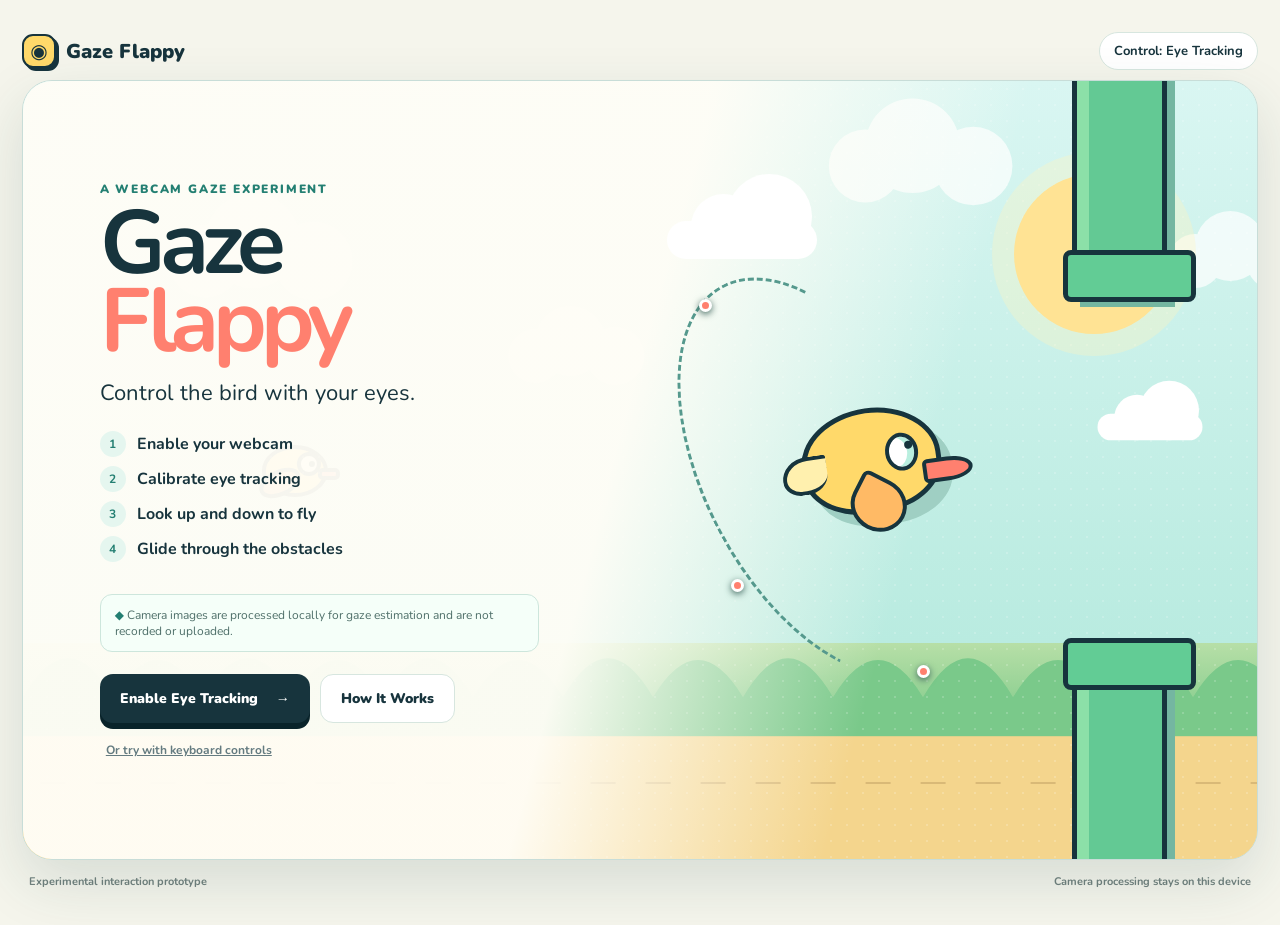
==== index.html @ df9aafa5 "Add low-frequency gaze control decisions" ====
<!doctype html>
<html lang="en">
<head>
  <meta charset="utf-8">
  <meta name="viewport" content="width=device-width, initial-scale=1">
  <meta name="description" content="Gaze Flappy — an experimental webcam gaze-controlled visual-break game.">
  <title>Gaze Flappy</title>
  <link rel="preconnect" href="https://fonts.googleapis.com">
  <link rel="preconnect" href="https://fonts.gstatic.com" crossorigin>
  <link href="https://fonts.googleapis.com/css2?family=Nunito:wght@500;700;800;900&display=swap" rel="stylesheet">
  <link rel="stylesheet" href="style.css">
</head>
<body>
  <main class="app-shell">
    <header class="topbar">
      <a class="brand" href="#" aria-label="Gaze Flappy home">
        <span class="brand-mark" aria-hidden="true">◉</span>
        <span>Gaze Flappy</span>
      </a>
      <div class="top-actions">
        <span id="controlBadge" class="badge">Control: Eye Tracking</span>
        <button id="pauseButton" class="icon-button hidden" type="button">Pause</button>
      </div>
    </header>

    <section id="stage" class="stage" aria-live="polite">
      <canvas id="gameCanvas" width="1280" height="720" aria-label="Gaze Flappy game canvas"></canvas>
      <div class="sky-noise" aria-hidden="true"></div>

      <section id="welcomeScreen" class="screen welcome-screen">
        <div class="hero-copy">
          <p class="eyebrow">A webcam gaze experiment</p>
          <h1>Gaze <span>Flappy</span></h1>
          <p class="lede">Control the bird with your eyes.</p>
          <ol class="steps">
            <li><b>1</b><span>Enable your webcam</span></li>
            <li><b>2</b><span>Calibrate eye tracking</span></li>
            <li><b>3</b><span>Look up and down to fly</span></li>
            <li><b>4</b><span>Glide through the obstacles</span></li>
          </ol>
          <p class="privacy"><span aria-hidden="true">◆</span> Camera images are processed locally for gaze estimation and are not recorded or uploaded.</p>
          <div class="button-row">
            <button id="enableTrackingButton" class="button primary" type="button">Enable Eye Tracking <span>→</span></button>
            <button id="howButton" class="button secondary" type="button">How It Works</button>
          </div>
          <button id="keyboardDemoButton" class="text-button" type="button">Or try with keyboard controls</button>
        </div>
        <div class="hero-art" aria-hidden="true">
          <div class="sun"></div><div class="cloud cloud-a"></div><div class="cloud cloud-b"></div>
          <div class="hero-bird"><i></i><em></em><b></b></div>
          <div class="gaze-path"><span></span><span></span><span></span></div>
          <div class="pipe-art top"></div><div class="pipe-art bottom"></div>
        </div>
      </section>

      <section id="cameraScreen" class="screen centered hidden">
        <div class="card compact-card">
          <div class="loader" aria-hidden="true"></div>
          <p class="eyebrow">Camera setup</p>
          <h2>Getting your eyes in view…</h2>
          <p id="cameraStatus">Allow camera access in your browser when prompted.</p>
          <div id="cameraErrorActions" class="button-row hidden">
            <button id="retryCameraButton" class="button primary" type="button">Try Again</button>
            <button id="cameraKeyboardButton" class="button secondary" type="button">Use Keyboard</button>
          </div>
        </div>
      </section>

      <section id="calibrationScreen" class="screen hidden">
        <div class="calibration-header">
          <div><p class="eyebrow">Eye tracking setup</p><h2 id="calibrationTitle">Look at each dot and click</h2></div>
          <div class="progress-wrap"><span id="calibrationProgress">Calibration: 0 / 9</span><div class="progress"><i id="calibrationBar"></i></div></div>
        </div>
        <p id="calibrationHint" class="calibration-hint">Keep your head comfortably still. Click each target 3 times while looking directly at it.</p>
        <div id="calibrationPoints" class="calibration-points"></div>
        <div id="validationPanel" class="validation-panel hidden">
          <div id="validationTarget" class="validation-target"><span></span></div>
          <div class="validation-copy"><b>Follow the mint target with your eyes</b><span>Orange shows the current estimate.</span></div>
          <div class="button-row">
            <button id="startGameButton" class="button primary" type="button">Start Game <span>→</span></button>
            <button id="recalibrateButton" class="button secondary" type="button">Recalibrate</button>
          </div>
        </div>
      </section>

      <div id="hud" class="hud hidden">
        <div class="score-card"><small>SCORE</small><strong id="scoreValue">0</strong></div>
        <div class="hud-options">
          <label><input id="gazeToggle" type="checkbox"><span></span> Show gaze cursor</label>
          <label><input id="debugToggle" type="checkbox"><span></span> Debug</label>
          <button id="modeButton" class="mini-button" type="button">Use keyboard</button>
        </div>
      </div>

      <div id="gazeCursor" class="gaze-cursor hidden" aria-hidden="true"></div>
      <div id="trackingLost" class="tracking-lost hidden"><span></span> Eye tracking lost — look toward the screen.</div>
      <aside id="debugPanel" class="debug-panel hidden"><b>Tracking telemetry</b><dl><dt>Raw X</dt><dd id="debugRawX">—</dd><dt>Raw Y</dt><dd id="debugRawY">—</dd><dt>Window samples</dt><dd id="debugGazeSamples">0</dd><dt>Median Y</dt><dd id="debugMedianY">—</dd><dt>Control Hz</dt><dd id="debugControlHz">10</dd><dt>Smoothed Y</dt><dd id="debugSmoothY">—</dd><dt>Bird target Y</dt><dd id="debugTargetY">—</dd><dt>Bird Y</dt><dd id="debugBirdY">—</dd><dt>FPS</dt><dd id="debugFps">—</dd><dt>Status</dt><dd id="debugStatus">idle</dd></dl></aside>

      <section id="readyScreen" class="screen centered hidden"><div class="card compact-card"><p class="eyebrow">Calibration complete</p><h2>Ready to glide?</h2><p>Look toward the upper or lower part of the screen. The bird will smoothly follow your gaze.</p><button id="readyStartButton" class="button primary" type="button">Start Game <span>→</span></button></div></section>
      <section id="pauseScreen" class="screen centered overlay hidden"><div class="card compact-card"><p class="eyebrow">Round paused</p><h2 id="pauseTitle">Take your time</h2><p id="pauseMessage">Your score and obstacles are frozen.</p><button id="resumeButton" class="button primary" type="button">Resume</button></div></section>
      <section id="gameOverScreen" class="screen centered overlay hidden"><div class="card compact-card result-card"><div class="result-icon">★</div><p class="eyebrow">Round complete</p><h2>Nice glide!</h2><div class="final-score"><span>Score</span><strong id="finalScore">0</strong><small id="bestScore">Best: 0</small></div><div class="button-row"><button id="restartButton" class="button primary" type="button">Play Again</button><button id="gameRecalibrateButton" class="button secondary" type="button">Recalibrate</button></div></div></section>

      <dialog id="howDialog"><button id="closeHowButton" class="dialog-close" aria-label="Close">×</button><p class="eyebrow">How it works</p><h2>Your gaze becomes a flight path</h2><div class="flow"><span>Webcam</span><b>→</b><span>Gaze estimate</span><b>→</b><span>Smoothing</span><b>→</b><span>Bird</span></div><p>WebGazer estimates where you are looking using video processed in your browser. We smooth the vertical estimate and let the bird gradually follow it—there is no click-to-flap physics.</p><p class="fine-print">Gaze Flappy is an experimental visual-break game that encourages users to vary their gaze direction after prolonged screen work. It is not a medical device.</p></dialog>
    </section>

    <footer><span>Experimental interaction prototype</span><span>Camera processing stays on this device</span></footer>
  </main>
  <!-- Vendored official WebGazer 3.5.3 release for private, reliable loading. -->
  <script src="webgazer.js"></script>
  <script src="gaze.js"></script>
  <script src="game.js"></script>
</body>
</html>
---- style.css ----
:root{--ink:#17343d;--muted:#647b80;--cream:#fffdf6;--mint:#5fd2af;--mint-dark:#237f72;--coral:#ff806f;--yellow:#ffd96a;--sky:#dff7f2;--line:#d7e6df;--shadow:0 22px 60px rgba(30,73,72,.14)}*{box-sizing:border-box}html,body{margin:0;min-height:100%;font-family:Nunito,system-ui,sans-serif;color:var(--ink);background:#f5f5ec}body{padding:22px}.app-shell{width:min(1450px,100%);margin:auto}.topbar{height:58px;display:flex;align-items:center;justify-content:space-between}.brand{display:flex;gap:10px;align-items:center;color:var(--ink);text-decoration:none;font-weight:900;font-size:20px}.brand-mark{display:grid;place-items:center;width:34px;height:34px;background:var(--yellow);border:2px solid var(--ink);border-radius:11px;box-shadow:3px 3px 0 var(--ink)}.top-actions{display:flex;gap:10px;align-items:center}.badge,.icon-button,.mini-button{font:700 13px Nunito;border:1px solid var(--line);background:#fff;border-radius:99px;padding:9px 14px;color:var(--ink)}.icon-button,.mini-button{cursor:pointer}.stage{height:min(790px,calc(100vh - 120px));min-height:590px;position:relative;overflow:hidden;border:1px solid #c8ddd8;border-radius:30px;background:linear-gradient(#d9f5f2 0 68%,#b5e1b2 68% 73%,#fae0a2 73%);box-shadow:var(--shadow)}canvas{position:absolute;inset:0;width:100%;height:100%;display:block}.sky-noise{position:absolute;inset:0;opacity:.18;pointer-events:none;background-image:radial-gradient(#fff 1px,transparent 1px);background-size:16px 16px}.screen{position:absolute;inset:0;z-index:10}.hidden{display:none!important}.welcome-screen{display:grid;grid-template-columns:48% 52%;background:linear-gradient(105deg,rgba(255,253,246,.96) 0 48%,transparent 70%)}.hero-copy{padding:clamp(45px,6vw,88px);display:flex;flex-direction:column;justify-content:center;align-items:flex-start}.eyebrow{margin:0 0 8px;text-transform:uppercase;letter-spacing:.15em;font-size:12px;font-weight:900;color:var(--mint-dark)}h1{font-size:clamp(58px,7vw,96px);line-height:.87;letter-spacing:-.07em;margin:0}h1 span{color:var(--coral)}h2{font-size:clamp(30px,4vw,48px);line-height:1;margin:5px 0 14px;letter-spacing:-.04em}.lede{font-size:22px;margin:18px 0}.steps{list-style:none;padding:0;margin:5px 0 20px;display:grid;gap:9px}.steps li{display:flex;align-items:center;gap:11px;font-weight:700}.steps b{display:grid;place-items:center;width:26px;height:26px;border-radius:50%;background:#e5f6ef;color:var(--mint-dark);font-size:12px}.privacy{max-width:530px;padding:12px 14px;border:1px solid #cde6dc;border-radius:12px;background:#f5fffaf0;color:#4f706a;font-size:12px}.privacy span{color:var(--mint-dark)}.button-row{display:flex;flex-wrap:wrap;gap:10px;margin-top:10px}.button{border:0;border-radius:13px;padding:14px 20px;font:900 14px Nunito;cursor:pointer;transition:.18s transform,.18s box-shadow}.button:hover{transform:translateY(-2px)}.button.primary{color:#fff;background:var(--ink);box-shadow:0 6px 0 #09232a}.button.primary:hover{box-shadow:0 8px 0 #09232a}.button.primary span{margin-left:14px}.button.secondary{color:var(--ink);background:#fff;border:1px solid var(--line)}.text-button{border:0;background:none;color:var(--muted);font:700 12px Nunito;text-decoration:underline;margin-top:18px;cursor:pointer}.hero-art{position:relative;overflow:hidden}.sun{position:absolute;width:160px;height:160px;border-radius:50%;background:#ffe394;top:12%;right:13%;box-shadow:0 0 0 22px #fff4bd55}.cloud,.cloud:before,.cloud:after{position:absolute;background:#fff;border-radius:50px}.cloud{width:150px;height:38px}.cloud:before,.cloud:after{content:"";width:65px;height:65px;left:24px;bottom:0}.cloud:after{width:85px;height:85px;left:60px}.cloud-a{left:8%;top:18%}.cloud-b{right:5%;top:42%;transform:scale(.7)}.hero-bird{position:absolute;z-index:2;left:29%;top:42%;width:140px;height:105px;background:var(--yellow);border:5px solid var(--ink);border-radius:53% 52% 47% 45%;transform:rotate(-8deg);box-shadow:10px 13px 0 #9fcfc3}.hero-bird:before{content:"";position:absolute;right:17px;top:24px;width:25px;height:30px;border-radius:50%;background:#fff;border:4px solid var(--ink);box-shadow:inset -7px 0 #b9efdf}.hero-bird:after{content:"";position:absolute;right:22px;top:33px;width:8px;height:8px;border-radius:50%;background:var(--ink)}.hero-bird i{position:absolute;right:-35px;top:54px;width:50px;height:24px;background:var(--coral);border:4px solid var(--ink);border-radius:7px 70% 70% 7px}.hero-bird em{position:absolute;left:-25px;top:35px;border:solid var(--ink);border-width:4px 0 4px 4px;width:45px;height:38px;background:#fff0ae;border-radius:70% 10% 60% 50%}.hero-bird b{position:absolute;left:38px;bottom:-24px;width:57px;height:53px;border:4px solid var(--ink);background:#ffba65;border-radius:15% 60% 60%;transform:rotate(35deg)}.gaze-path{position:absolute;inset:0}.gaze-path:before{content:"";position:absolute;left:14%;top:23%;width:36%;height:55%;border:3px dashed #55998d;border-color:#55998d transparent transparent #55998d;border-radius:50%;transform:rotate(-28deg)}.gaze-path span{position:absolute;width:13px;height:13px;background:var(--coral);border:3px solid white;border-radius:50%;box-shadow:0 2px 7px #40675e}.gaze-path span:nth-child(1){left:13%;top:28%}.gaze-path span:nth-child(2){left:18%;top:64%}.gaze-path span:nth-child(3){left:47%;top:75%}.pipe-art{position:absolute;right:14%;width:95px;background:#63c994;border:5px solid var(--ink);box-shadow:inset 12px 0 #8ce0a8,8px 8px 0 #74b6a1}.pipe-art:after{content:"";position:absolute;left:-14px;width:123px;height:42px;background:#62cc95;border:5px solid var(--ink);border-radius:8px}.pipe-art.top{top:-8px;height:29%}.pipe-art.top:after{bottom:-8px}.pipe-art.bottom{bottom:-8px;height:29%}.pipe-art.bottom:after{top:-8px}.centered{display:grid;place-items:center}.card{background:rgba(255,253,246,.96);border:1px solid white;border-radius:24px;box-shadow:var(--shadow);padding:42px;text-align:center}.compact-card{width:min(510px,calc(100% - 32px))}.compact-card p:not(.eyebrow){color:var(--muted)}.compact-card .button-row,.compact-card>.button{justify-content:center;margin:20px auto 0}.loader{width:50px;height:50px;border:5px solid #d9eee7;border-top-color:var(--coral);border-radius:50%;margin:0 auto 22px;animation:spin 1s linear infinite}@keyframes spin{to{transform:rotate(360deg)}}.calibration-header{position:absolute;left:35px;right:35px;top:28px;display:flex;justify-content:space-between;align-items:flex-start}.calibration-header h2{font-size:32px}.progress-wrap{font-weight:800;font-size:13px;text-align:right}.progress{width:180px;height:7px;background:#d5e8e1;border-radius:9px;margin-top:7px;overflow:hidden}.progress i{display:block;width:0;height:100%;background:var(--coral);transition:width .2s}.calibration-hint{position:absolute;top:105px;left:50%;transform:translateX(-50%);margin:0;padding:9px 15px;background:#fff9;border-radius:99px;color:var(--muted);font-size:13px}.calibration-points{position:absolute;inset:155px 80px 70px;display:grid;grid-template-columns:repeat(3,1fr);grid-template-rows:repeat(3,1fr);align-items:center;justify-items:center}.cal-point{width:52px;height:52px;border-radius:50%;border:4px solid #fff;background:var(--coral);box-shadow:0 0 0 2px var(--ink),0 7px 18px #305d5355;color:#fff;font:900 14px Nunito;cursor:pointer;transition:.15s}.cal-point:hover{transform:scale(1.08)}.cal-point.done{background:var(--mint);opacity:.55}.validation-panel{position:absolute;inset:145px 30px 30px}.validation-target{position:absolute;width:34px;height:34px;border-radius:50%;border:3px solid white;background:var(--mint);box-shadow:0 0 0 3px #17343d55;transition:left .7s ease,top .7s ease}.validation-target span{position:absolute;inset:10px;border-radius:50%;background:#fff}.validation-copy{position:absolute;left:50%;bottom:75px;transform:translateX(-50%);padding:12px 20px;border-radius:13px;background:#fffffff0;text-align:center;display:grid}.validation-copy span{font-size:12px;color:var(--muted)}.validation-panel .button-row{position:absolute;bottom:10px;left:50%;transform:translateX(-50%)}.hud{position:absolute;z-index:7;inset:20px 22px auto;display:flex;align-items:flex-start;justify-content:space-between;pointer-events:none}.score-card{display:grid;min-width:100px;padding:10px 17px;border:1px solid #fff;border-radius:16px;background:#fffdeedf;box-shadow:0 6px 20px #17423922}.score-card small{font-size:9px;letter-spacing:.18em;color:var(--muted);font-weight:900}.score-card strong{font-size:31px;line-height:1}.hud-options{display:flex;gap:8px;align-items:center;pointer-events:auto;background:#fffdeedf;padding:8px 10px;border-radius:14px}.hud-options label{font-size:11px;font-weight:800;display:flex;align-items:center;gap:6px}.hud-options input{position:absolute;opacity:0}.hud-options label span{width:29px;height:17px;padding:2px;background:#b6c8c3;border-radius:20px}.hud-options label span:after{content:"";display:block;width:13px;height:13px;background:#fff;border-radius:50%;transition:.15s}.hud-options input:checked+span{background:var(--mint-dark)}.hud-options input:checked+span:after{transform:translateX(12px)}.mini-button{padding:6px 10px;font-size:11px}.gaze-cursor{position:fixed;z-index:30;width:24px;height:24px;border:3px solid #fff;background:var(--coral);border-radius:50%;box-shadow:0 0 0 2px #17343d99;transform:translate(-50%,-50%);pointer-events:none}.tracking-lost{position:absolute;z-index:25;top:88px;left:50%;transform:translateX(-50%);padding:12px 18px;border-radius:12px;color:#fff;background:#17343deF;font-size:13px;font-weight:800}.tracking-lost span{display:inline-block;width:9px;height:9px;border-radius:50%;background:var(--coral);margin-right:7px;animation:pulse 1s infinite}@keyframes pulse{50%{opacity:.25}}.debug-panel{position:absolute;z-index:20;right:22px;top:85px;width:210px;padding:14px;background:#10282de8;color:#fff;border-radius:13px;font:12px ui-monospace,monospace}.debug-panel dl{display:grid;grid-template-columns:1fr 1fr;gap:5px;margin:10px 0 0}.debug-panel dt{color:#9eb5b5}.debug-panel dd{margin:0;text-align:right}.overlay{background:#17343d66;backdrop-filter:blur(4px)}.result-icon{display:grid;place-items:center;margin:-70px auto 15px;width:62px;height:62px;border-radius:50%;background:var(--yellow);border:4px solid var(--ink);font-size:26px}.final-score{display:grid;grid-template-columns:1fr auto;align-items:end;text-align:left;border-top:1px solid var(--line);border-bottom:1px solid var(--line);padding:14px 0;margin:20px 0}.final-score strong{font-size:48px;grid-row:1/3;grid-column:2}.final-score small{color:var(--muted)}dialog{max-width:620px;border:0;border-radius:24px;padding:40px;box-shadow:var(--shadow);color:var(--ink)}dialog::backdrop{background:#17343d88;backdrop-filter:blur(3px)}.dialog-close{position:absolute;right:15px;top:12px;border:0;background:none;font-size:30px;cursor:pointer}.flow{display:flex;align-items:center;justify-content:center;gap:10px;flex-wrap:wrap;margin:25px 0}.flow span{padding:8px 12px;background:#e9f8f2;border-radius:9px;font-size:12px;font-weight:800}.fine-print{font-size:12px;color:var(--muted);border-top:1px solid var(--line);padding-top:14px}footer{display:flex;justify-content:space-between;padding:14px 7px;color:#71817e;font-size:11px;font-weight:700}@media(max-width:850px){body{padding:8px}.stage{min-height:650px}.welcome-screen{display:block;background:rgba(255,253,246,.93)}.hero-copy{padding:35px}.hero-art{display:none}.calibration-points{inset:160px 25px 80px}.calibration-header{left:22px;right:22px}.calibration-header h2{font-size:25px}.hud-options label{display:none}footer{display:none}}
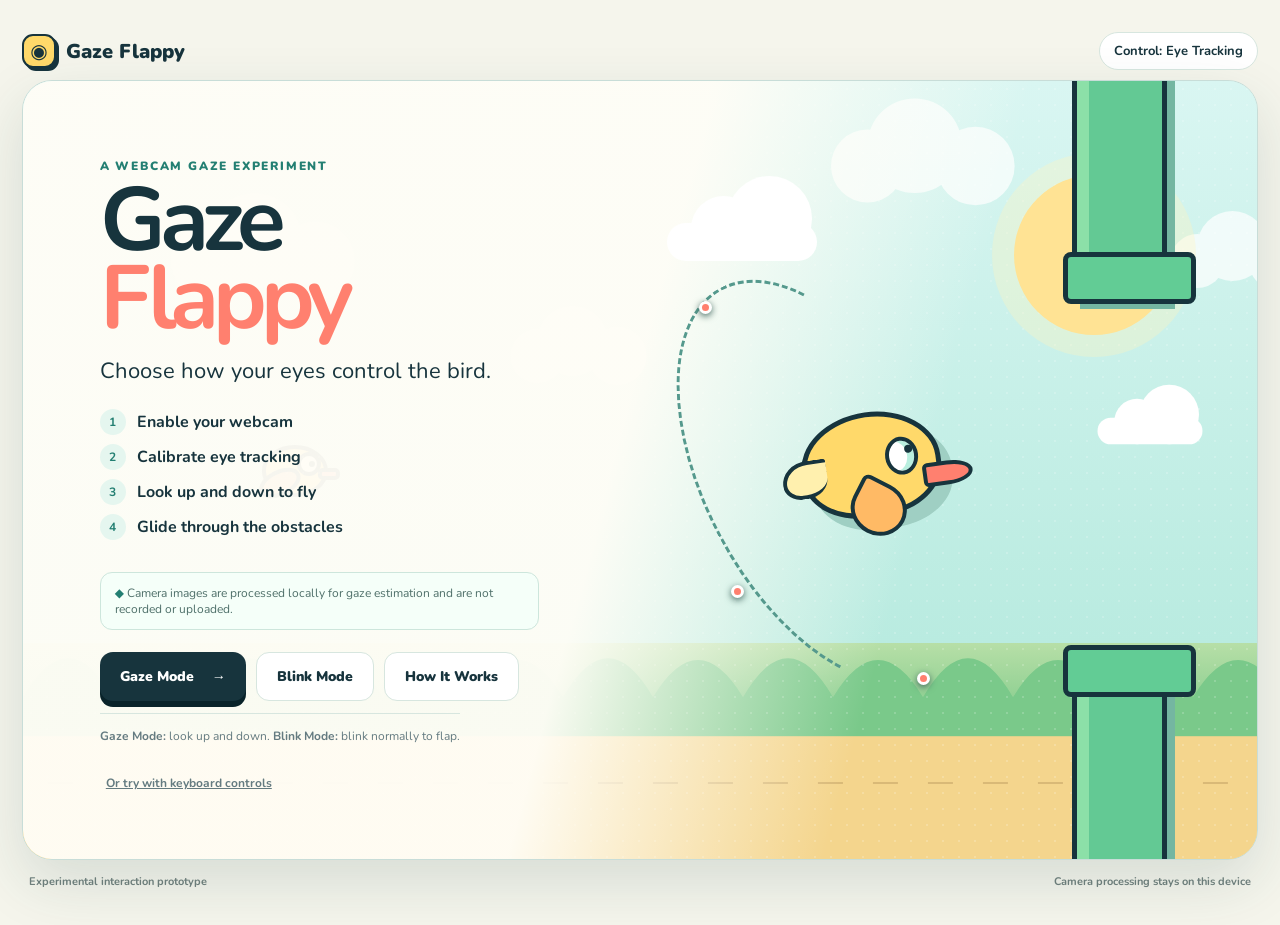
==== commit cc3f5856: "Add blink-controlled gameplay mode" ====
--- a/index.html
+++ b/index.html
@@ -9,6 +9,7 @@
   <link rel="preconnect" href="https://fonts.gstatic.com" crossorigin>
   <link href="https://fonts.googleapis.com/css2?family=Nunito:wght@500;700;800;900&display=swap" rel="stylesheet">
   <link rel="stylesheet" href="style.css">
+  <style>.blink-readiness{display:grid;gap:8px;margin:22px auto;padding:18px;border:1px solid var(--line);border-radius:14px;background:#f5fffaf0}.blink-readiness strong{font-size:22px}.blink-readiness span{color:var(--muted);font-weight:800}.button:disabled{cursor:not-allowed;opacity:.45;transform:none;box-shadow:none}</style>
 </head>
 <body>
   <main class="app-shell">
@@ -31,7 +32,7 @@
         <div class="hero-copy">
           <p class="eyebrow">A webcam gaze experiment</p>
           <h1>Gaze <span>Flappy</span></h1>
-          <p class="lede">Control the bird with your eyes.</p>
+          <p class="lede">Choose how your eyes control the bird.</p>
           <ol class="steps">
             <li><b>1</b><span>Enable your webcam</span></li>
             <li><b>2</b><span>Calibrate eye tracking</span></li>
@@ -40,9 +41,11 @@
           </ol>
           <p class="privacy"><span aria-hidden="true">◆</span> Camera images are processed locally for gaze estimation and are not recorded or uploaded.</p>
           <div class="button-row">
-            <button id="enableTrackingButton" class="button primary" type="button">Enable Eye Tracking <span>→</span></button>
+            <button id="enableTrackingButton" class="button primary" type="button">Gaze Mode <span>→</span></button>
+            <button id="enableBlinkButton" class="button secondary" type="button">Blink Mode</button>
             <button id="howButton" class="button secondary" type="button">How It Works</button>
           </div>
+          <p class="fine-print"><b>Gaze Mode:</b> look up and down. <b>Blink Mode:</b> blink normally to flap.</p>
           <button id="keyboardDemoButton" class="text-button" type="button">Or try with keyboard controls</button>
         </div>
         <div class="hero-art" aria-hidden="true">
@@ -50,6 +53,16 @@
           <div class="hero-bird"><i></i><em></em><b></b></div>
           <div class="gaze-path"><span></span><span></span><span></span></div>
           <div class="pipe-art top"></div><div class="pipe-art bottom"></div>
+        </div>
+      </section>
+
+      <section id="blinkTestScreen" class="screen centered hidden">
+        <div class="card compact-card">
+          <p class="eyebrow">Blink Mode setup</p><h2>Blink Test</h2>
+          <p>Blink normally a few times while facing the camera.</p>
+          <div class="blink-readiness"><strong id="blinkTestEyes">Eyes: WAITING</strong><span id="blinkTestCount">Blinks detected: 0 / 3</span></div>
+          <p id="blinkTestStatus" class="fine-print">Loading face tracking…</p>
+          <div class="button-row"><button id="startBlinkButton" class="button primary" type="button" disabled>Start Blink Mode <span>→</span></button><button id="retryBlinkButton" class="button secondary" type="button">Retry Test</button></div>
         </div>
       </section>
 
@@ -88,13 +101,13 @@
         <div class="hud-options">
           <label><input id="gazeToggle" type="checkbox"><span></span> Show gaze cursor</label>
           <label><input id="debugToggle" type="checkbox"><span></span> Debug</label>
-          <button id="modeButton" class="mini-button" type="button">Use keyboard</button>
+          <button id="modeButton" class="mini-button" type="button">Use Blink Mode</button>
         </div>
       </div>
 
       <div id="gazeCursor" class="gaze-cursor hidden" aria-hidden="true"></div>
       <div id="trackingLost" class="tracking-lost hidden"><span></span> Eye tracking lost — look toward the screen.</div>
-      <aside id="debugPanel" class="debug-panel hidden"><b>Tracking telemetry</b><dl><dt>Raw X</dt><dd id="debugRawX">—</dd><dt>Raw Y</dt><dd id="debugRawY">—</dd><dt>Window samples</dt><dd id="debugGazeSamples">0</dd><dt>Median Y</dt><dd id="debugMedianY">—</dd><dt>Control Hz</dt><dd id="debugControlHz">10</dd><dt>Smoothed Y</dt><dd id="debugSmoothY">—</dd><dt>Bird target Y</dt><dd id="debugTargetY">—</dd><dt>Bird Y</dt><dd id="debugBirdY">—</dd><dt>FPS</dt><dd id="debugFps">—</dd><dt>Status</dt><dd id="debugStatus">idle</dd></dl></aside>
+      <aside id="debugPanel" class="debug-panel hidden"><b>Tracking telemetry</b><dl><dt>Raw X</dt><dd id="debugRawX">—</dd><dt>Raw Y</dt><dd id="debugRawY">—</dd><dt>Window samples</dt><dd id="debugGazeSamples">0</dd><dt>Median Y</dt><dd id="debugMedianY">—</dd><dt>Control Hz</dt><dd id="debugControlHz">10</dd><dt>Smoothed Y</dt><dd id="debugSmoothY">—</dd><dt>Bird target Y</dt><dd id="debugTargetY">—</dd><dt>Blink left</dt><dd id="debugBlinkLeft">—</dd><dt>Blink right</dt><dd id="debugBlinkRight">—</dd><dt>Blink state</dt><dd id="debugBlinkState">OPEN</dd><dt>Close / open</dt><dd id="debugBlinkThresholds">.55 / .32</dd><dt>Closed ms</dt><dd id="debugClosedMs">0</dd><dt>Blinks / flaps</dt><dd id="debugBlinkCounts">0 / 0</dd><dt>Bird Y</dt><dd id="debugBirdY">—</dd><dt>Bird velocity</dt><dd id="debugBirdVelocity">0</dd><dt>FPS</dt><dd id="debugFps">—</dd><dt>Status</dt><dd id="debugStatus">idle</dd></dl></aside>
 
       <section id="readyScreen" class="screen centered hidden"><div class="card compact-card"><p class="eyebrow">Calibration complete</p><h2>Ready to glide?</h2><p>Look toward the upper or lower part of the screen. The bird will smoothly follow your gaze.</p><button id="readyStartButton" class="button primary" type="button">Start Game <span>→</span></button></div></section>
       <section id="pauseScreen" class="screen centered overlay hidden"><div class="card compact-card"><p class="eyebrow">Round paused</p><h2 id="pauseTitle">Take your time</h2><p id="pauseMessage">Your score and obstacles are frozen.</p><button id="resumeButton" class="button primary" type="button">Resume</button></div></section>
@@ -108,6 +121,7 @@
   <!-- Vendored official WebGazer 3.5.3 release for private, reliable loading. -->
   <script src="webgazer.js"></script>
   <script src="gaze.js"></script>
+  <script src="blink.js"></script>
   <script src="game.js"></script>
 </body>
 </html>
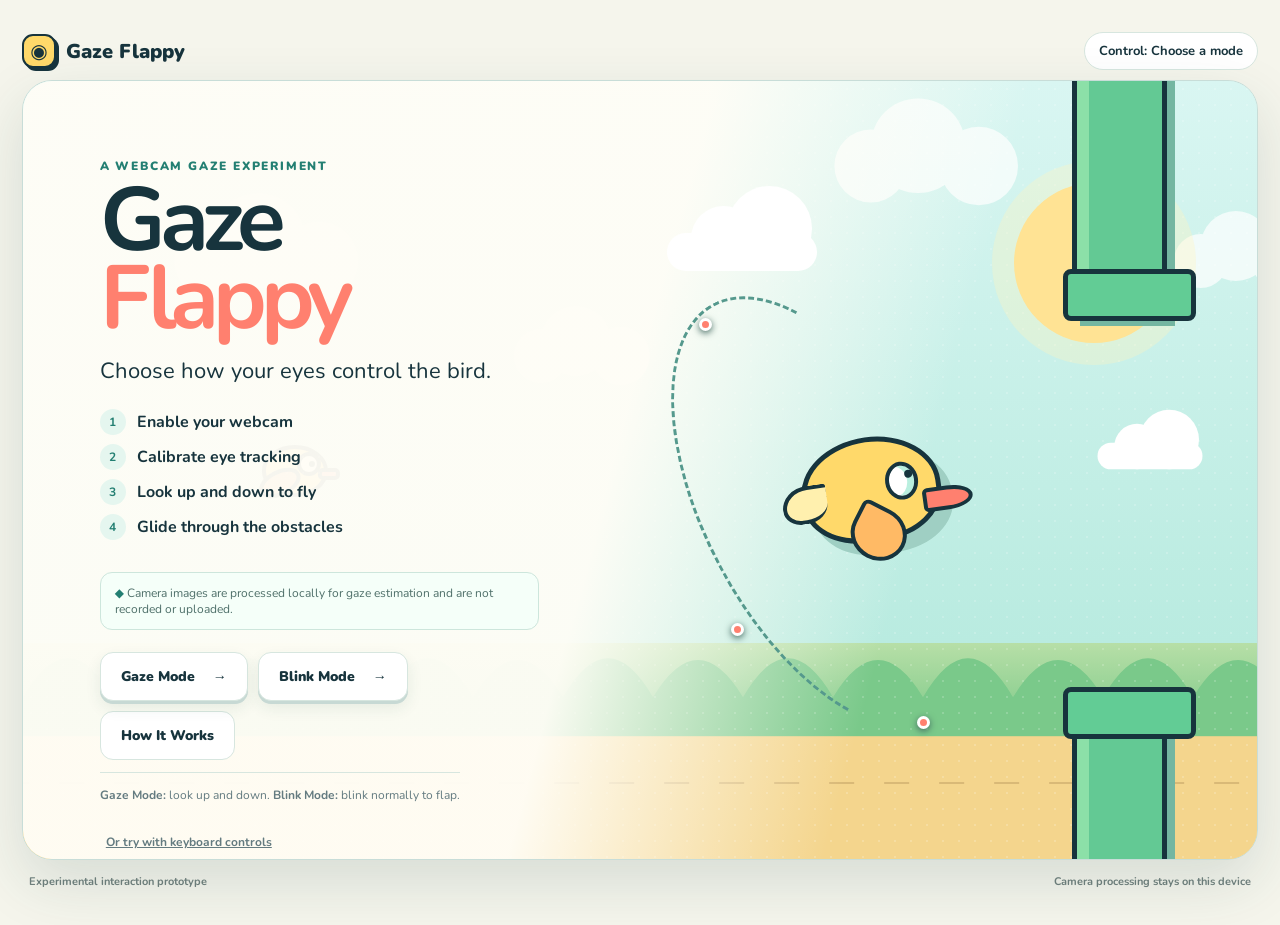
==== commit 41146ad3: "Add Blink diagnostics, navigation improvements, and SightFlight branding" ====
--- a/index.html
+++ b/index.html
@@ -9,7 +9,8 @@
   <link rel="preconnect" href="https://fonts.gstatic.com" crossorigin>
   <link href="https://fonts.googleapis.com/css2?family=Nunito:wght@500;700;800;900&display=swap" rel="stylesheet">
   <link rel="stylesheet" href="style.css">
-  <style>.blink-readiness{display:grid;gap:8px;margin:22px auto;padding:18px;border:1px solid var(--line);border-radius:14px;background:#f5fffaf0}.blink-readiness strong{font-size:22px}.blink-readiness span{color:var(--muted);font-weight:800}.button:disabled{cursor:not-allowed;opacity:.45;transform:none;box-shadow:none}</style>
+  <link rel="stylesheet" href="mode-selection.css">
+  <style>.blink-readiness{display:grid;gap:8px;margin:22px auto;padding:18px;border:1px solid var(--line);border-radius:14px;background:#f5fffaf0}.blink-readiness strong{font-size:22px}.blink-readiness span{color:var(--muted);font-weight:800}.button:disabled{cursor:not-allowed;opacity:.45;transform:none;box-shadow:none}.debug-panel{width:420px;max-height:calc(100% - 115px);overflow:auto}.debug-action{width:100%;margin:7px 0;padding:6px;border:1px solid #ffffff55;border-radius:7px;color:#fff;background:#ffffff12;font:700 11px Nunito;cursor:pointer}.diagnostic-fields{display:grid;grid-template-columns:1fr 1fr;gap:5px}.diagnostic-fields select,.diagnostic-fields input{min-width:0;padding:5px;border:1px solid #ffffff55;border-radius:6px;color:#fff;background:#173532;font:700 10px Nunito}.diagnostic-hint,.history-status{margin:2px 0 8px;font-size:10px;line-height:1.35;color:#d8ece8}.blink-history{width:100%;margin:5px 0;border-collapse:collapse;font-size:9px}.blink-history th,.blink-history td{padding:3px 2px;border-bottom:1px solid #ffffff20;text-align:right}.blink-history th:nth-child(2),.blink-history td:nth-child(2){text-align:left}.blink-event-log{margin:5px 0 0;padding-left:17px;font-size:10px;line-height:1.45;color:#d8ece8}.blink-event-log li{margin-bottom:3px}</style>
 </head>
 <body>
   <main class="app-shell">
@@ -19,7 +20,7 @@
         <span>Gaze Flappy</span>
       </a>
       <div class="top-actions">
-        <span id="controlBadge" class="badge">Control: Eye Tracking</span>
+        <span id="controlBadge" class="badge">Control: Choose a mode</span>
         <button id="pauseButton" class="icon-button hidden" type="button">Pause</button>
       </div>
     </header>
@@ -41,8 +42,8 @@
           </ol>
           <p class="privacy"><span aria-hidden="true">◆</span> Camera images are processed locally for gaze estimation and are not recorded or uploaded.</p>
           <div class="button-row">
-            <button id="enableTrackingButton" class="button primary" type="button">Gaze Mode <span>→</span></button>
-            <button id="enableBlinkButton" class="button secondary" type="button">Blink Mode</button>
+            <button id="enableTrackingButton" class="button secondary mode-option" type="button" aria-pressed="false">Gaze Mode <span>→</span></button>
+            <button id="enableBlinkButton" class="button secondary mode-option" type="button" aria-pressed="false">Blink Mode <span>→</span></button>
             <button id="howButton" class="button secondary" type="button">How It Works</button>
           </div>
           <p class="fine-print"><b>Gaze Mode:</b> look up and down. <b>Blink Mode:</b> blink normally to flap.</p>
@@ -62,7 +63,7 @@
           <p>Blink normally a few times while facing the camera.</p>
           <div class="blink-readiness"><strong id="blinkTestEyes">Eyes: WAITING</strong><span id="blinkTestCount">Blinks detected: 0 / 3</span></div>
           <p id="blinkTestStatus" class="fine-print">Loading face tracking…</p>
-          <div class="button-row"><button id="startBlinkButton" class="button primary" type="button" disabled>Start Blink Mode <span>→</span></button><button id="retryBlinkButton" class="button secondary" type="button">Retry Test</button></div>
+          <div class="button-row"><button id="startBlinkButton" class="button primary" type="button" disabled>Start Blink Mode <span>→</span></button><button id="retryBlinkButton" class="button secondary" type="button">Retry Test</button><button class="button secondary back-to-menu-button" type="button">Back to Menu</button></div>
         </div>
       </section>
 
@@ -76,13 +77,14 @@
             <button id="retryCameraButton" class="button primary" type="button">Try Again</button>
             <button id="cameraKeyboardButton" class="button secondary" type="button">Use Keyboard</button>
           </div>
+          <button class="button secondary back-to-menu-button" type="button">Back to Menu</button>
         </div>
       </section>
 
       <section id="calibrationScreen" class="screen hidden">
         <div class="calibration-header">
           <div><p class="eyebrow">Eye tracking setup</p><h2 id="calibrationTitle">Look at each dot and click</h2></div>
-          <div class="progress-wrap"><span id="calibrationProgress">Calibration: 0 / 9</span><div class="progress"><i id="calibrationBar"></i></div></div>
+          <div class="progress-wrap"><span id="calibrationProgress">Calibration: 0 / 9</span><div class="progress"><i id="calibrationBar"></i></div><button class="mini-button setup-back-button back-to-menu-button" type="button">Back to Menu</button></div>
         </div>
         <p id="calibrationHint" class="calibration-hint">Keep your head comfortably still. Click each target 3 times while looking directly at it.</p>
         <div id="calibrationPoints" class="calibration-points"></div>
@@ -107,11 +109,11 @@
 
       <div id="gazeCursor" class="gaze-cursor hidden" aria-hidden="true"></div>
       <div id="trackingLost" class="tracking-lost hidden"><span></span> Eye tracking lost — look toward the screen.</div>
-      <aside id="debugPanel" class="debug-panel hidden"><b>Tracking telemetry</b><dl><dt>Raw X</dt><dd id="debugRawX">—</dd><dt>Raw Y</dt><dd id="debugRawY">—</dd><dt>Window samples</dt><dd id="debugGazeSamples">0</dd><dt>Median Y</dt><dd id="debugMedianY">—</dd><dt>Control Hz</dt><dd id="debugControlHz">10</dd><dt>Smoothed Y</dt><dd id="debugSmoothY">—</dd><dt>Bird target Y</dt><dd id="debugTargetY">—</dd><dt>Blink left</dt><dd id="debugBlinkLeft">—</dd><dt>Blink right</dt><dd id="debugBlinkRight">—</dd><dt>Blink state</dt><dd id="debugBlinkState">OPEN</dd><dt>Close / open</dt><dd id="debugBlinkThresholds">.55 / .32</dd><dt>Closed ms</dt><dd id="debugClosedMs">0</dd><dt>Blinks / flaps</dt><dd id="debugBlinkCounts">0 / 0</dd><dt>Bird Y</dt><dd id="debugBirdY">—</dd><dt>Bird velocity</dt><dd id="debugBirdVelocity">0</dd><dt>FPS</dt><dd id="debugFps">—</dd><dt>Status</dt><dd id="debugStatus">idle</dd></dl></aside>
+      <aside id="debugPanel" class="debug-panel hidden"><b>Tracking telemetry</b><dl><dt>Raw X</dt><dd id="debugRawX">—</dd><dt>Raw Y</dt><dd id="debugRawY">—</dd><dt>Window samples</dt><dd id="debugGazeSamples">0</dd><dt>Median Y</dt><dd id="debugMedianY">—</dd><dt>Control Hz</dt><dd id="debugControlHz">10</dd><dt>Smoothed Y</dt><dd id="debugSmoothY">—</dd><dt>Bird target Y</dt><dd id="debugTargetY">—</dd><dt>Blink left</dt><dd id="debugBlinkLeft">—</dd><dt>Blink right</dt><dd id="debugBlinkRight">—</dd><dt>Blink state</dt><dd id="debugBlinkState">OPEN</dd><dt>Close / open</dt><dd id="debugBlinkThresholds">.55 / .32</dd><dt>Cooldown</dt><dd id="debugCooldown">ready</dd><dt>Since blink</dt><dd id="debugSinceBlink">—</dd><dt>Since OPEN</dt><dd id="debugSinceOpen">—</dd><dt>Since CLOSED</dt><dd id="debugSinceClosed">—</dd><dt>Closed ms</dt><dd id="debugClosedMs">0</dd><dt>Video FPS</dt><dd id="debugVideoFps">0.0</dd><dt>MediaPipe FPS</dt><dd id="debugMediaPipeFps">0.0</dd><dt>MP frames</dt><dd id="debugMediaPipeFrames">0</dd><dt>Raw candidates</dt><dd id="debugRawCandidates">0</dd><dt>Accepted blinks</dt><dd id="debugAcceptedBlinks">0</dd><dt>Flaps emitted</dt><dd id="debugFlaps">0</dd><dt>Bird Y</dt><dd id="debugBirdY">—</dd><dt>Bird velocity</dt><dd id="debugBirdVelocity">0</dd><dt>Game FPS</dt><dd id="debugFps">—</dd><dt>Status</dt><dd id="debugStatus">idle</dd></dl><button id="resetBlinkDiagnostics" class="debug-action" type="button">Reset Blink Diagnostics</button><p class="diagnostic-hint">Choose a test and intended blink count, start the run, perform the blinks, then complete it. Each run measures its own counters and average MediaPipe FPS.</p><div class="diagnostic-fields"><select id="blinkTestLabel" aria-label="Diagnostic test type"><option value="Normal">Normal test</option><option value="Fast">Fast test</option></select><input id="blinkActualCount" type="number" min="1" step="1" value="10" aria-label="Intended blinks"></div><button id="startBlinkDiagnosticRun" class="debug-action" type="button">Start Diagnostic Run</button><button id="completeBlinkDiagnosticRun" class="debug-action" type="button" disabled>Complete Diagnostic Run</button><b>Test History (latest 10)</b><table class="blink-history"><thead><tr><th>#</th><th>Type</th><th>Actual</th><th>Raw</th><th>Accepted</th><th>Flaps</th><th>MP FPS</th><th>Capture</th><th>Accept</th></tr></thead><tbody id="blinkHistoryBody"></tbody></table><button id="copyBlinkDiagnosticSummary" class="debug-action" type="button">Copy Diagnostic Summary</button><p id="blinkHistoryStatus" class="history-status"></p><b>Blink event log</b><ol id="blinkEventLog" class="blink-event-log"></ol></aside>
 
-      <section id="readyScreen" class="screen centered hidden"><div class="card compact-card"><p class="eyebrow">Calibration complete</p><h2>Ready to glide?</h2><p>Look toward the upper or lower part of the screen. The bird will smoothly follow your gaze.</p><button id="readyStartButton" class="button primary" type="button">Start Game <span>→</span></button></div></section>
-      <section id="pauseScreen" class="screen centered overlay hidden"><div class="card compact-card"><p class="eyebrow">Round paused</p><h2 id="pauseTitle">Take your time</h2><p id="pauseMessage">Your score and obstacles are frozen.</p><button id="resumeButton" class="button primary" type="button">Resume</button></div></section>
-      <section id="gameOverScreen" class="screen centered overlay hidden"><div class="card compact-card result-card"><div class="result-icon">★</div><p class="eyebrow">Round complete</p><h2>Nice glide!</h2><div class="final-score"><span>Score</span><strong id="finalScore">0</strong><small id="bestScore">Best: 0</small></div><div class="button-row"><button id="restartButton" class="button primary" type="button">Play Again</button><button id="gameRecalibrateButton" class="button secondary" type="button">Recalibrate</button></div></div></section>
+      <section id="readyScreen" class="screen centered hidden"><div class="card compact-card"><p class="eyebrow">Calibration complete</p><h2>Ready to glide?</h2><p>Look toward the upper or lower part of the screen. The bird will smoothly follow your gaze.</p><div class="button-row"><button id="readyStartButton" class="button primary" type="button">Start Game <span>→</span></button><button class="button secondary back-to-menu-button" type="button">Back to Menu</button></div></div></section>
+      <section id="pauseScreen" class="screen centered overlay hidden"><div class="card compact-card"><p class="eyebrow">Round paused</p><h2 id="pauseTitle">Take your time</h2><p id="pauseMessage">Your score and obstacles are frozen.</p><div class="button-row"><button id="resumeButton" class="button primary" type="button">Resume</button><button class="button secondary back-to-menu-button" type="button">Back to Menu</button></div></div></section>
+      <section id="gameOverScreen" class="screen centered overlay hidden"><div class="card compact-card result-card"><div class="result-icon">★</div><p class="eyebrow">Round complete</p><h2>Nice glide!</h2><div class="final-score"><span>Score</span><strong id="finalScore">0</strong><small id="bestScore">Best: 0</small></div><div class="button-row"><button id="restartButton" class="button primary" type="button">Play Again</button><button id="backToMenuButton" class="button secondary" type="button">Back to Menu</button></div></div></section>
 
       <dialog id="howDialog"><button id="closeHowButton" class="dialog-close" aria-label="Close">×</button><p class="eyebrow">How it works</p><h2>Your gaze becomes a flight path</h2><div class="flow"><span>Webcam</span><b>→</b><span>Gaze estimate</span><b>→</b><span>Smoothing</span><b>→</b><span>Bird</span></div><p>WebGazer estimates where you are looking using video processed in your browser. We smooth the vertical estimate and let the bird gradually follow it—there is no click-to-flap physics.</p><p class="fine-print">Gaze Flappy is an experimental visual-break game that encourages users to vary their gaze direction after prolonged screen work. It is not a medical device.</p></dialog>
     </section>
--- a/mode-selection.css
+++ b/mode-selection.css
@@ -0,0 +1,81 @@
+/* Opening-screen mode cards: flat, raised hover, pressed selection. */
+.mode-option {
+  min-width: 145px;
+  position: relative;
+  transform: translateY(0) scale(1);
+  box-shadow: 0 3px 0 #c7d9d4, 0 7px 16px rgba(30, 73, 72, .09);
+  transition: transform 180ms cubic-bezier(.2, .8, .2, 1), box-shadow 180ms cubic-bezier(.2, .8, .2, 1), background-color 180ms ease, color 180ms ease, border-color 180ms ease;
+}
+
+.mode-option span { margin-left: 14px; }
+
+.mode-option:not(.is-selected):hover {
+  z-index: 1;
+  color: #fff;
+  background: var(--ink);
+  border-color: var(--ink);
+  transform: translateY(-5px) scale(1.045);
+  box-shadow: 0 10px 0 #09232a, 0 18px 28px rgba(23, 52, 61, .24);
+}
+
+.mode-option.is-selected {
+  color: #fff;
+  background: var(--ink);
+  border-color: #09232a;
+  transform: translateY(1px) scale(1);
+  box-shadow: inset 0 3px 5px rgba(0, 0, 0, .28), 0 2px 0 #09232a;
+}
+
+.mode-option.is-pressing,
+.mode-option.is-pressing:hover,
+.mode-option:active {
+  color: #fff;
+  background: var(--ink);
+  border-color: #09232a;
+  transform: translateY(2px) scale(.98);
+  box-shadow: inset 0 4px 7px rgba(0, 0, 0, .32), 0 1px 0 #09232a;
+  transition-duration: 100ms;
+}
+
+.mode-option:focus-visible {
+  outline: 3px solid var(--coral);
+  outline-offset: 4px;
+}
+
+.mode-option.is-selected:focus-visible { outline-color: var(--yellow); }
+
+@media (prefers-reduced-motion: reduce) {
+  .mode-option,
+  .mode-option:hover,
+  .mode-option:active,
+  .mode-option.is-selected,
+  .mode-option.is-pressing {
+    transition-duration: 0ms;
+    transform: none;
+  }
+}
+
+.setup-back-button { margin-top: 10px; }
+
+/* Outside the opening menu, no action is dark-selected by default. */
+.screen:not(.welcome-screen) .button.primary {
+  color: var(--ink);
+  background: #fff;
+  border: 1px solid var(--line);
+  box-shadow: 0 3px 0 #c7d9d4, 0 7px 16px rgba(30, 73, 72, .09);
+}
+
+.screen:not(.welcome-screen) .button.primary:hover {
+  transform: translateY(-2px);
+  box-shadow: 0 5px 0 #c7d9d4, 0 10px 20px rgba(30, 73, 72, .13);
+}
+
+.screen:not(.welcome-screen) .button.primary:active {
+  transform: translateY(1px);
+  box-shadow: 0 1px 0 #c7d9d4;
+}
+
+.screen:not(.welcome-screen) .button:focus-visible {
+  outline: 3px solid var(--coral);
+  outline-offset: 3px;
+}
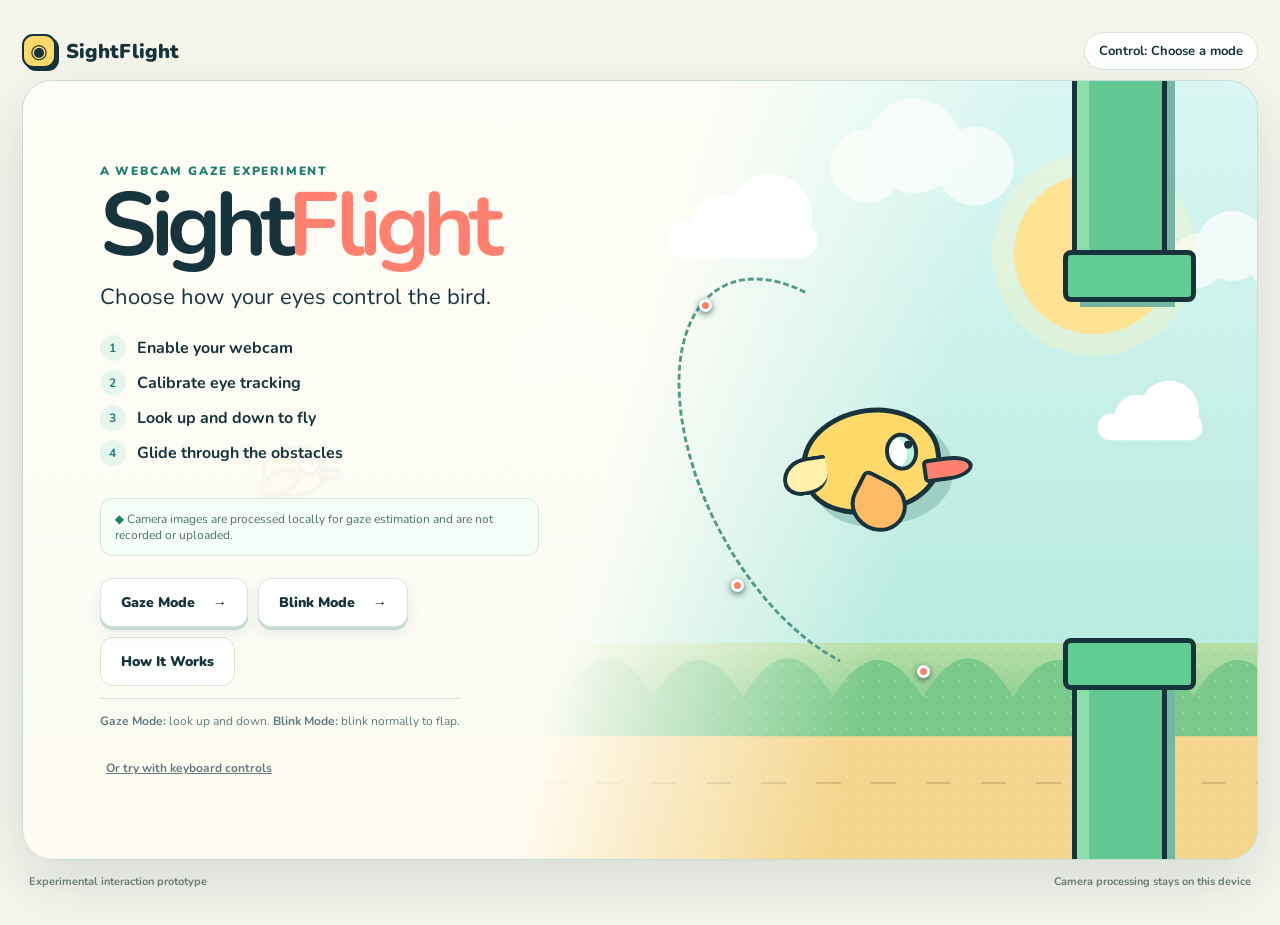
==== commit c04c3bfa: "7:25 PM       Rename in-game branding from Gaze Flappy to SightFlight" ====
--- a/index.html
+++ b/index.html
@@ -3,8 +3,8 @@
 <head>
   <meta charset="utf-8">
   <meta name="viewport" content="width=device-width, initial-scale=1">
-  <meta name="description" content="Gaze Flappy — an experimental webcam gaze-controlled visual-break game.">
-  <title>Gaze Flappy</title>
+  <meta name="description" content="SightFlight — an experimental webcam eye-controlled flying game.">
+  <title>SightFlight</title>
   <link rel="preconnect" href="https://fonts.googleapis.com">
   <link rel="preconnect" href="https://fonts.gstatic.com" crossorigin>
   <link href="https://fonts.googleapis.com/css2?family=Nunito:wght@500;700;800;900&display=swap" rel="stylesheet">
@@ -15,9 +15,9 @@
 <body>
   <main class="app-shell">
     <header class="topbar">
-      <a class="brand" href="#" aria-label="Gaze Flappy home">
+      <a class="brand" href="#" aria-label="SightFlight home">
         <span class="brand-mark" aria-hidden="true">◉</span>
-        <span>Gaze Flappy</span>
+        <span>SightFlight</span>
       </a>
       <div class="top-actions">
         <span id="controlBadge" class="badge">Control: Choose a mode</span>
@@ -26,13 +26,13 @@
     </header>
 
     <section id="stage" class="stage" aria-live="polite">
-      <canvas id="gameCanvas" width="1280" height="720" aria-label="Gaze Flappy game canvas"></canvas>
+      <canvas id="gameCanvas" width="1280" height="720" aria-label="SightFlight game canvas"></canvas>
       <div class="sky-noise" aria-hidden="true"></div>
 
       <section id="welcomeScreen" class="screen welcome-screen">
         <div class="hero-copy">
           <p class="eyebrow">A webcam gaze experiment</p>
-          <h1>Gaze <span>Flappy</span></h1>
+          <h1>Sight<span>Flight</span></h1>
           <p class="lede">Choose how your eyes control the bird.</p>
           <ol class="steps">
             <li><b>1</b><span>Enable your webcam</span></li>
@@ -115,7 +115,7 @@
       <section id="pauseScreen" class="screen centered overlay hidden"><div class="card compact-card"><p class="eyebrow">Round paused</p><h2 id="pauseTitle">Take your time</h2><p id="pauseMessage">Your score and obstacles are frozen.</p><div class="button-row"><button id="resumeButton" class="button primary" type="button">Resume</button><button class="button secondary back-to-menu-button" type="button">Back to Menu</button></div></div></section>
       <section id="gameOverScreen" class="screen centered overlay hidden"><div class="card compact-card result-card"><div class="result-icon">★</div><p class="eyebrow">Round complete</p><h2>Nice glide!</h2><div class="final-score"><span>Score</span><strong id="finalScore">0</strong><small id="bestScore">Best: 0</small></div><div class="button-row"><button id="restartButton" class="button primary" type="button">Play Again</button><button id="backToMenuButton" class="button secondary" type="button">Back to Menu</button></div></div></section>
 
-      <dialog id="howDialog"><button id="closeHowButton" class="dialog-close" aria-label="Close">×</button><p class="eyebrow">How it works</p><h2>Your gaze becomes a flight path</h2><div class="flow"><span>Webcam</span><b>→</b><span>Gaze estimate</span><b>→</b><span>Smoothing</span><b>→</b><span>Bird</span></div><p>WebGazer estimates where you are looking using video processed in your browser. We smooth the vertical estimate and let the bird gradually follow it—there is no click-to-flap physics.</p><p class="fine-print">Gaze Flappy is an experimental visual-break game that encourages users to vary their gaze direction after prolonged screen work. It is not a medical device.</p></dialog>
+      <dialog id="howDialog"><button id="closeHowButton" class="dialog-close" aria-label="Close">×</button><p class="eyebrow">How it works</p><h2>Your gaze becomes a flight path</h2><div class="flow"><span>Webcam</span><b>→</b><span>Gaze estimate</span><b>→</b><span>Smoothing</span><b>→</b><span>Bird</span></div><p>WebGazer estimates where you are looking using video processed in your browser. We smooth the vertical estimate and let the bird gradually follow it—there is no click-to-flap physics.</p><p class="fine-print">SightFlight is an experimental visual-break game that encourages users to vary their gaze direction after prolonged screen work. It is not a medical device.</p></dialog>
     </section>
 
     <footer><span>Experimental interaction prototype</span><span>Camera processing stays on this device</span></footer>
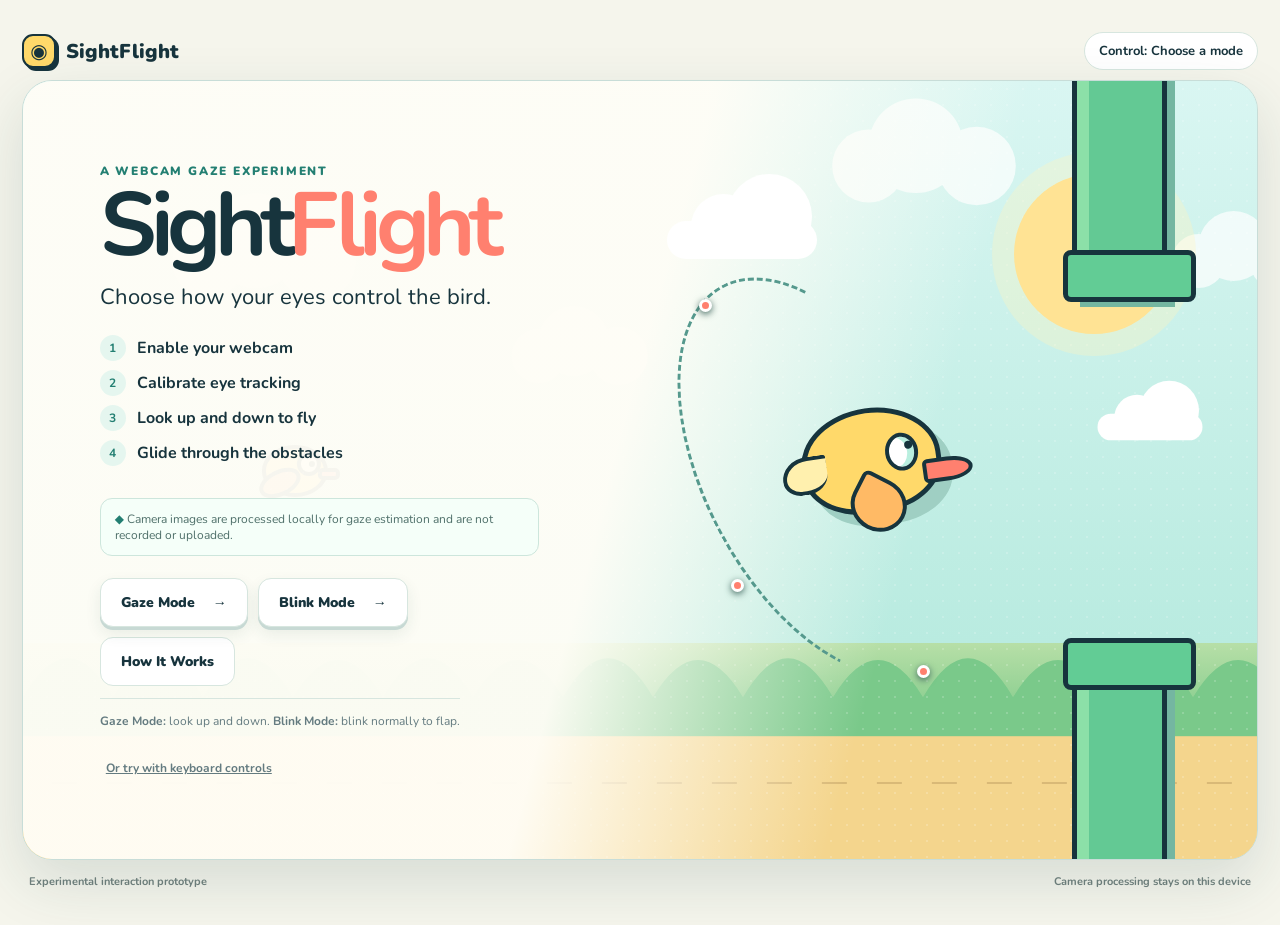
==== commit cad7a8c6: "Make How It Works explanations more conversational" ====
--- a/index.html
+++ b/index.html
@@ -115,7 +115,7 @@
       <section id="pauseScreen" class="screen centered overlay hidden"><div class="card compact-card"><p class="eyebrow">Round paused</p><h2 id="pauseTitle">Take your time</h2><p id="pauseMessage">Your score and obstacles are frozen.</p><div class="button-row"><button id="resumeButton" class="button primary" type="button">Resume</button><button class="button secondary back-to-menu-button" type="button">Back to Menu</button></div></div></section>
       <section id="gameOverScreen" class="screen centered overlay hidden"><div class="card compact-card result-card"><div class="result-icon">★</div><p class="eyebrow">Round complete</p><h2>Nice glide!</h2><div class="final-score"><span>Score</span><strong id="finalScore">0</strong><small id="bestScore">Best: 0</small></div><div class="button-row"><button id="restartButton" class="button primary" type="button">Play Again</button><button id="backToMenuButton" class="button secondary" type="button">Back to Menu</button></div></div></section>
 
-      <dialog id="howDialog"><button id="closeHowButton" class="dialog-close" aria-label="Close">×</button><p class="eyebrow">How it works</p><h2>Your gaze becomes a flight path</h2><div class="flow"><span>Webcam</span><b>→</b><span>Gaze estimate</span><b>→</b><span>Smoothing</span><b>→</b><span>Bird</span></div><p>WebGazer estimates where you are looking using video processed in your browser. We smooth the vertical estimate and let the bird gradually follow it—there is no click-to-flap physics.</p><p class="fine-print">SightFlight is an experimental visual-break game that encourages users to vary their gaze direction after prolonged screen work. It is not a medical device.</p></dialog>
+      <dialog id="howDialog"><button id="closeHowButton" class="dialog-close" aria-label="Close">×</button><p class="eyebrow">How it works</p><h2>Pick how you want to fly</h2><div class="how-modes"><section><h3>Gaze Mode</h3><div class="flow"><span>Webcam</span><b>→</b><span>Look up or down</span><b>→</b><span>Bird follows</span></div><p>Look higher on the screen to fly up, or lower to fly down. Your bird follows your gaze smoothly while moving forward through the course.</p></section><section><h3>Blink Mode</h3><div class="flow"><span>Webcam</span><b>→</b><span>Blink</span><b>→</b><span>Bird flaps</span></div><p>Blink both eyes normally to flap upward. The bird falls between blinks, so time each flap to slip through the gaps.</p></section></div><p class="fine-print">Everything from your camera is processed in your browser. SightFlight is an experimental game, not a medical device.</p></dialog>
     </section>
 
     <footer><span>Experimental interaction prototype</span><span>Camera processing stays on this device</span></footer>
--- a/mode-selection.css
+++ b/mode-selection.css
@@ -79,3 +79,32 @@
   outline: 3px solid var(--coral);
   outline-offset: 3px;
 }
+
+#howDialog {
+  width: min(760px, calc(100% - 32px));
+  max-height: 88vh;
+  overflow: auto;
+}
+
+.how-modes {
+  display: grid;
+  grid-template-columns: repeat(2, minmax(0, 1fr));
+  gap: 14px;
+  margin: 22px 0;
+}
+
+.how-modes section {
+  padding: 18px;
+  border: 1px solid var(--line);
+  border-radius: 16px;
+  background: #f8fcf9;
+}
+
+.how-modes h3 { margin: 0; font-size: 20px; }
+.how-modes p { margin: 12px 0 0; color: var(--muted); font-size: 13px; line-height: 1.5; }
+.how-modes .flow { justify-content: flex-start; margin: 14px 0 0; gap: 7px; }
+.how-modes .flow span { padding: 7px 9px; }
+
+@media (max-width: 650px) {
+  .how-modes { grid-template-columns: 1fr; }
+}
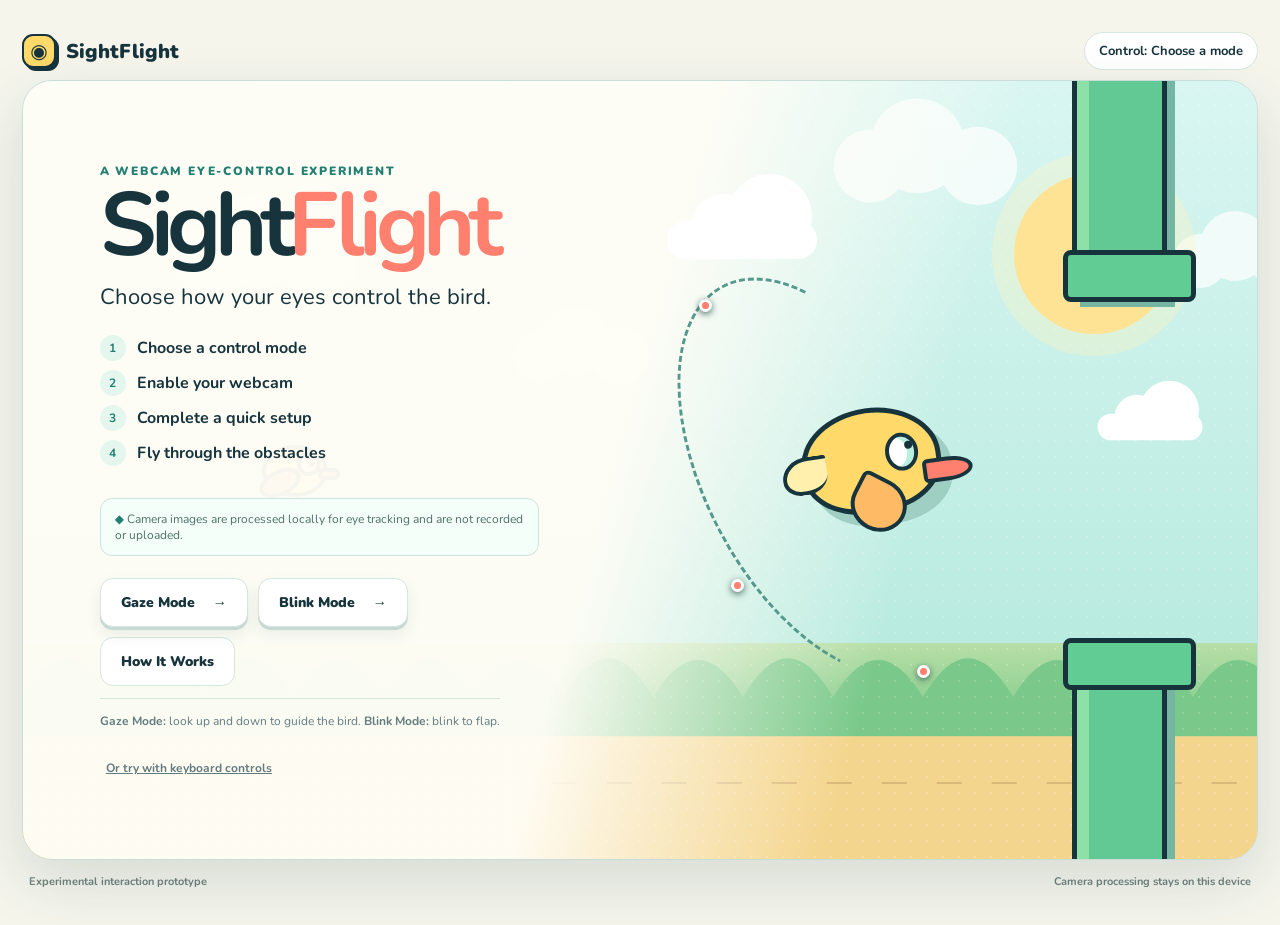
==== commit 830e0fff: "Update homepage copy for Gaze and Blink modes" ====
--- a/index.html
+++ b/index.html
@@ -31,22 +31,22 @@
 
       <section id="welcomeScreen" class="screen welcome-screen">
         <div class="hero-copy">
-          <p class="eyebrow">A webcam gaze experiment</p>
+          <p class="eyebrow">A WEBCAM EYE-CONTROL EXPERIMENT</p>
           <h1>Sight<span>Flight</span></h1>
           <p class="lede">Choose how your eyes control the bird.</p>
           <ol class="steps">
-            <li><b>1</b><span>Enable your webcam</span></li>
-            <li><b>2</b><span>Calibrate eye tracking</span></li>
-            <li><b>3</b><span>Look up and down to fly</span></li>
-            <li><b>4</b><span>Glide through the obstacles</span></li>
+            <li><b>1</b><span>Choose a control mode</span></li>
+            <li><b>2</b><span>Enable your webcam</span></li>
+            <li><b>3</b><span>Complete a quick setup</span></li>
+            <li><b>4</b><span>Fly through the obstacles</span></li>
           </ol>
-          <p class="privacy"><span aria-hidden="true">◆</span> Camera images are processed locally for gaze estimation and are not recorded or uploaded.</p>
+          <p class="privacy"><span aria-hidden="true">◆</span> Camera images are processed locally for eye tracking and are not recorded or uploaded.</p>
           <div class="button-row">
             <button id="enableTrackingButton" class="button secondary mode-option" type="button" aria-pressed="false">Gaze Mode <span>→</span></button>
             <button id="enableBlinkButton" class="button secondary mode-option" type="button" aria-pressed="false">Blink Mode <span>→</span></button>
             <button id="howButton" class="button secondary" type="button">How It Works</button>
           </div>
-          <p class="fine-print"><b>Gaze Mode:</b> look up and down. <b>Blink Mode:</b> blink normally to flap.</p>
+          <p class="fine-print"><b>Gaze Mode:</b> look up and down to guide the bird. <b>Blink Mode:</b> blink to flap.</p>
           <button id="keyboardDemoButton" class="text-button" type="button">Or try with keyboard controls</button>
         </div>
         <div class="hero-art" aria-hidden="true">
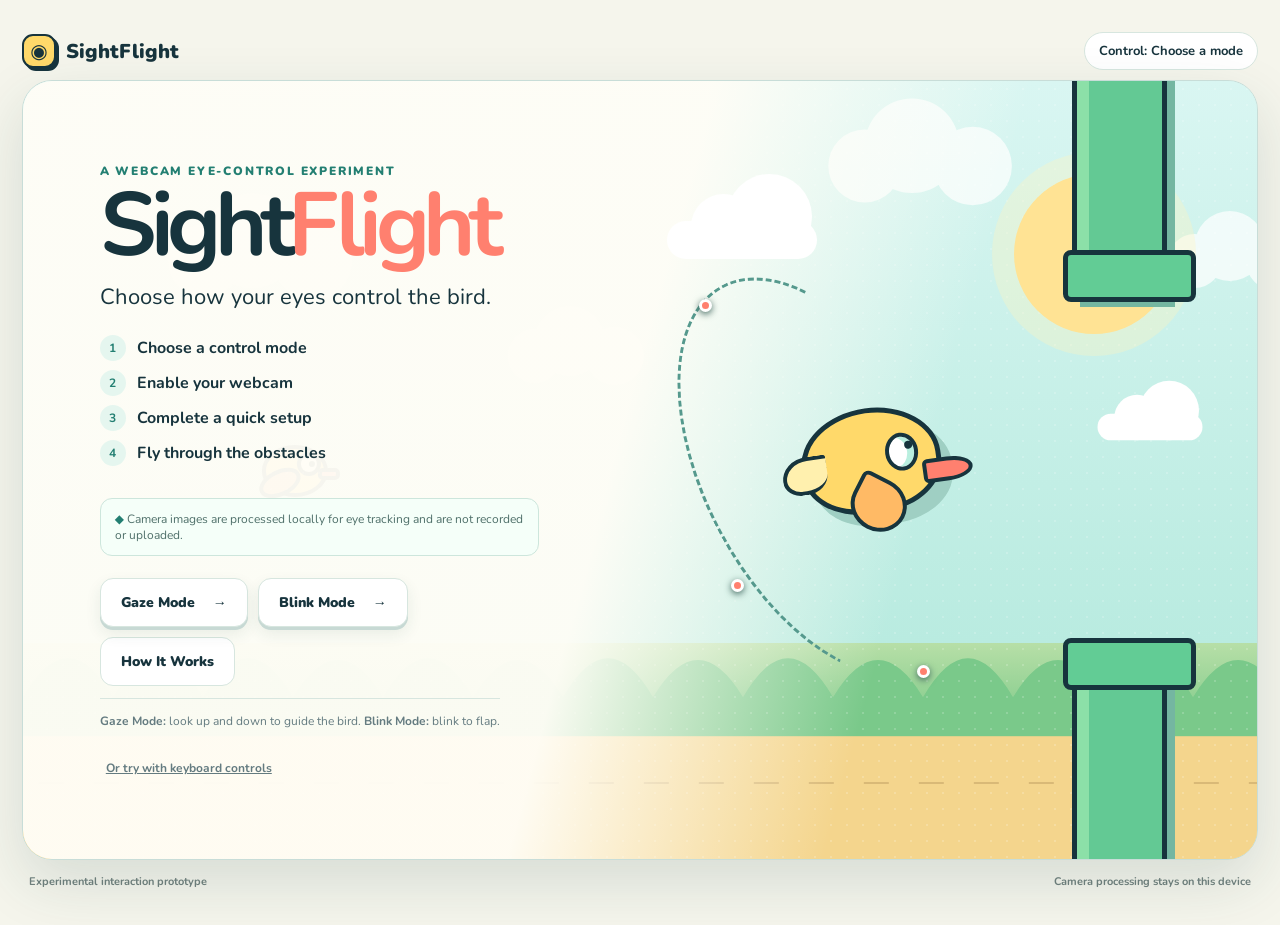
==== commit 7c68d525: "Rename start button" ====
--- a/index.html
+++ b/index.html
@@ -63,7 +63,7 @@
           <p>Blink normally a few times while facing the camera.</p>
           <div class="blink-readiness"><strong id="blinkTestEyes">Eyes: WAITING</strong><span id="blinkTestCount">Blinks detected: 0 / 3</span></div>
           <p id="blinkTestStatus" class="fine-print">Loading face tracking…</p>
-          <div class="button-row"><button id="startBlinkButton" class="button primary" type="button" disabled>Start Blink Mode <span>→</span></button><button id="retryBlinkButton" class="button secondary" type="button">Retry Test</button><button class="button secondary back-to-menu-button" type="button">Back to Menu</button></div>
+          <div class="button-row"><button id="startBlinkButton" class="button primary" type="button" disabled>Start Game <span>→</span></button><button id="retryBlinkButton" class="button secondary" type="button">Retry Test</button><button class="button secondary back-to-menu-button" type="button">Back to Menu</button></div>
         </div>
       </section>
 
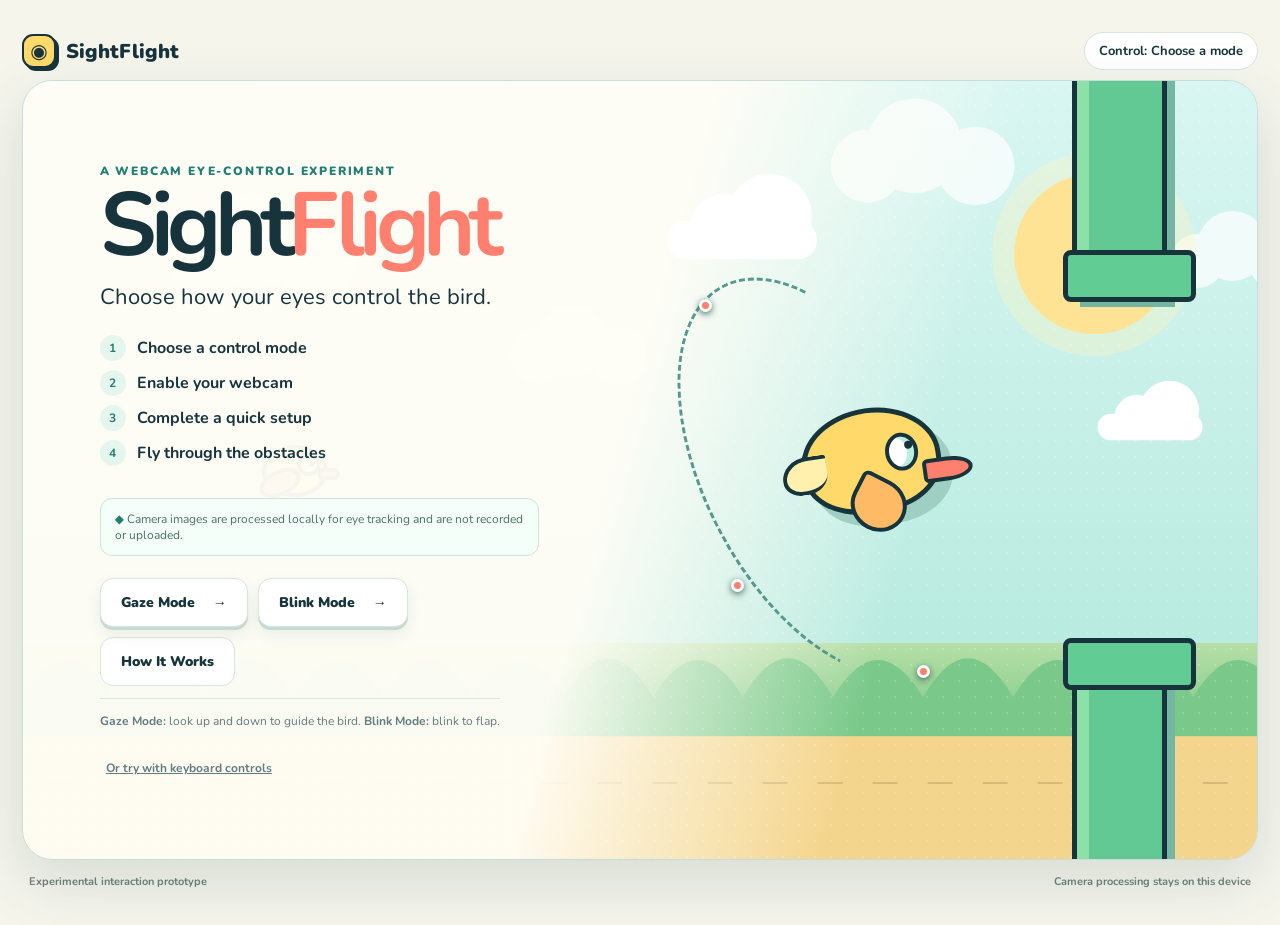
==== commit 7343715d: "Improve gaze and blink ready screens" ====
--- a/index.html
+++ b/index.html
@@ -111,7 +111,8 @@
       <div id="trackingLost" class="tracking-lost hidden"><span></span> Eye tracking lost — look toward the screen.</div>
       <aside id="debugPanel" class="debug-panel hidden"><b>Tracking telemetry</b><dl><dt>Raw X</dt><dd id="debugRawX">—</dd><dt>Raw Y</dt><dd id="debugRawY">—</dd><dt>Window samples</dt><dd id="debugGazeSamples">0</dd><dt>Median Y</dt><dd id="debugMedianY">—</dd><dt>Control Hz</dt><dd id="debugControlHz">10</dd><dt>Smoothed Y</dt><dd id="debugSmoothY">—</dd><dt>Bird target Y</dt><dd id="debugTargetY">—</dd><dt>Blink left</dt><dd id="debugBlinkLeft">—</dd><dt>Blink right</dt><dd id="debugBlinkRight">—</dd><dt>Blink state</dt><dd id="debugBlinkState">OPEN</dd><dt>Close / open</dt><dd id="debugBlinkThresholds">.55 / .32</dd><dt>Cooldown</dt><dd id="debugCooldown">ready</dd><dt>Since blink</dt><dd id="debugSinceBlink">—</dd><dt>Since OPEN</dt><dd id="debugSinceOpen">—</dd><dt>Since CLOSED</dt><dd id="debugSinceClosed">—</dd><dt>Closed ms</dt><dd id="debugClosedMs">0</dd><dt>Video FPS</dt><dd id="debugVideoFps">0.0</dd><dt>MediaPipe FPS</dt><dd id="debugMediaPipeFps">0.0</dd><dt>MP frames</dt><dd id="debugMediaPipeFrames">0</dd><dt>Raw candidates</dt><dd id="debugRawCandidates">0</dd><dt>Accepted blinks</dt><dd id="debugAcceptedBlinks">0</dd><dt>Flaps emitted</dt><dd id="debugFlaps">0</dd><dt>Bird Y</dt><dd id="debugBirdY">—</dd><dt>Bird velocity</dt><dd id="debugBirdVelocity">0</dd><dt>Game FPS</dt><dd id="debugFps">—</dd><dt>Status</dt><dd id="debugStatus">idle</dd></dl><button id="resetBlinkDiagnostics" class="debug-action" type="button">Reset Blink Diagnostics</button><p class="diagnostic-hint">Choose a test and intended blink count, start the run, perform the blinks, then complete it. Each run measures its own counters and average MediaPipe FPS.</p><div class="diagnostic-fields"><select id="blinkTestLabel" aria-label="Diagnostic test type"><option value="Normal">Normal test</option><option value="Fast">Fast test</option></select><input id="blinkActualCount" type="number" min="1" step="1" value="10" aria-label="Intended blinks"></div><button id="startBlinkDiagnosticRun" class="debug-action" type="button">Start Diagnostic Run</button><button id="completeBlinkDiagnosticRun" class="debug-action" type="button" disabled>Complete Diagnostic Run</button><b>Test History (latest 10)</b><table class="blink-history"><thead><tr><th>#</th><th>Type</th><th>Actual</th><th>Raw</th><th>Accepted</th><th>Flaps</th><th>MP FPS</th><th>Capture</th><th>Accept</th></tr></thead><tbody id="blinkHistoryBody"></tbody></table><button id="copyBlinkDiagnosticSummary" class="debug-action" type="button">Copy Diagnostic Summary</button><p id="blinkHistoryStatus" class="history-status"></p><b>Blink event log</b><ol id="blinkEventLog" class="blink-event-log"></ol></aside>
 
-      <section id="readyScreen" class="screen centered hidden"><div class="card compact-card"><p class="eyebrow">Calibration complete</p><h2>Ready to glide?</h2><p>Look toward the upper or lower part of the screen. The bird will smoothly follow your gaze.</p><div class="button-row"><button id="readyStartButton" class="button primary" type="button">Start Game <span>→</span></button><button class="button secondary back-to-menu-button" type="button">Back to Menu</button></div></div></section>
+      <section id="readyScreen" class="screen centered hidden"><div class="card compact-card"><p class="eyebrow">Calibration complete</p><h2>Ready to fly?</h2><p>Look toward the upper or lower part of the screen. The bird will smoothly follow your gaze.</p><div class="button-row"><button id="readyStartButton" class="button primary" type="button">Start Game <span>→</span></button><button id="readyRecalibrateButton" class="button secondary" type="button">Recalibrate</button><button class="button secondary back-to-menu-button" type="button">Back to Menu</button></div></div></section>
+      <section id="blinkReadyScreen" class="screen centered hidden"><div class="card compact-card"><p class="eyebrow">Blink test complete</p><h2>Ready to fly?</h2><p>Blink both eyes normally to flap upward. The bird will fall between blinks.</p><div class="button-row"><button id="blinkReadyStartButton" class="button primary" type="button">Start Game <span>→</span></button><button id="blinkReadyRetryButton" class="button secondary" type="button">Retry Test</button><button class="button secondary back-to-menu-button" type="button">Back to Menu</button></div></div></section>
       <section id="pauseScreen" class="screen centered overlay hidden"><div class="card compact-card"><p class="eyebrow">Round paused</p><h2 id="pauseTitle">Take your time</h2><p id="pauseMessage">Your score and obstacles are frozen.</p><div class="button-row"><button id="resumeButton" class="button primary" type="button">Resume</button><button class="button secondary back-to-menu-button" type="button">Back to Menu</button></div></div></section>
       <section id="gameOverScreen" class="screen centered overlay hidden"><div class="card compact-card result-card"><div class="result-icon">★</div><p class="eyebrow">Round complete</p><h2>Nice glide!</h2><div class="final-score"><span>Score</span><strong id="finalScore">0</strong><small id="bestScore">Best: 0</small></div><div class="button-row"><button id="restartButton" class="button primary" type="button">Play Again</button><button id="backToMenuButton" class="button secondary" type="button">Back to Menu</button></div></div></section>
 
